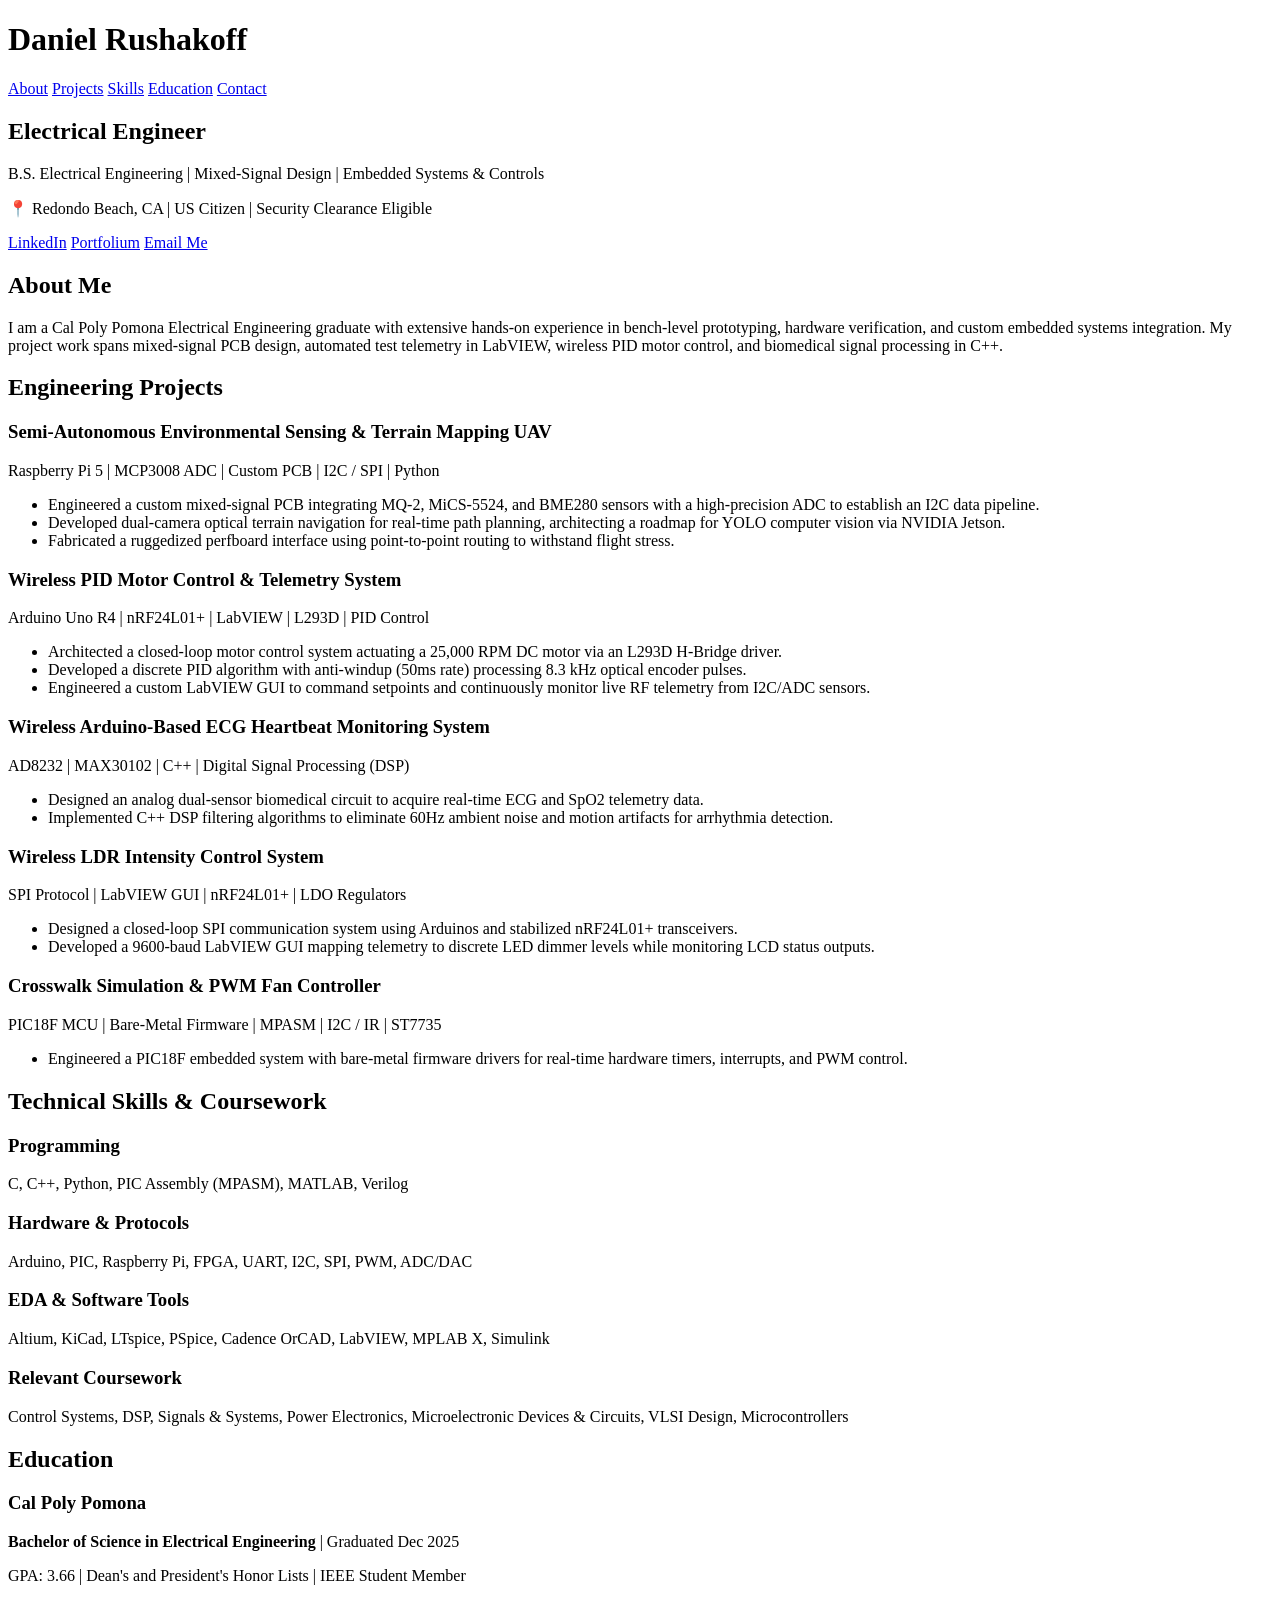
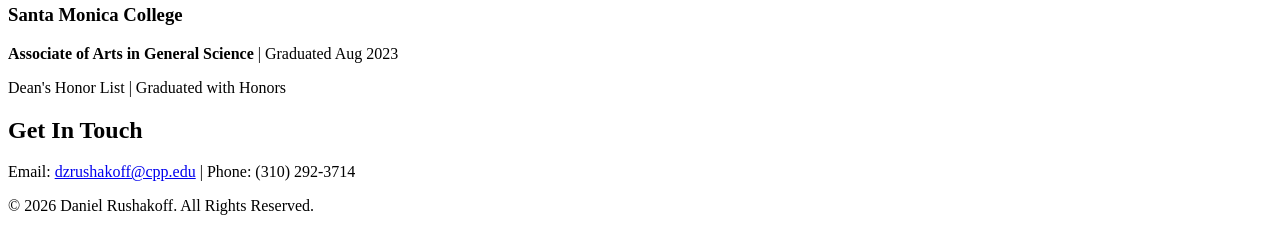
==== index.html @ a58c2077 "Add initial HTML structure for personal website This file contains the complete HTML structure for D" ====
<!DOCTYPE html>
<html lang="en">
<head>
    <meta charset="UTF-8">
    <meta name="viewport" content="width=device-width, initial-scale=1.0">
    <title>Daniel Rushakoff | Electrical Engineer</title>
    <link rel="stylesheet" href="style.css">
</head>
<body>

    <!-- Navigation Header -->
    <header>
        <div class="nav-container">
            <h1 class="logo">Daniel Rushakoff</h1>
            <nav>
                <a href="#about">About</a>
                <a href="#projects">Projects</a>
                <a href="#skills">Skills</a>
                <a href="#education">Education</a>
                <a href="#contact">Contact</a>
            </nav>
        </div>
    </header>

    <!-- Hero Section -->
    <section class="hero">
        <div class="hero-content">
            <h2>Electrical Engineer</h2>
            <p class="tagline">B.S. Electrical Engineering | Mixed-Signal Design | Embedded Systems & Controls</p>
            <p class="location">📍 Redondo Beach, CA | US Citizen | Security Clearance Eligible</p>
            <div class="hero-buttons">
                <a href="https://linkedin.com/in/daniel-rushakoff" target="_blank" class="btn">LinkedIn</a>
                <a href="https://portfolium.com/DanielRushakoff" target="_blank" class="btn btn-outline">Portfolium</a>
                <a href="mailto:dzrushakoff@cpp.edu" class="btn btn-outline">Email Me</a>
            </div>
        </div>
    </section>

    <!-- About Section -->
    <section id="about" class="section">
        <h2>About Me</h2>
        <p>I am a Cal Poly Pomona Electrical Engineering graduate with extensive hands-on experience in bench-level prototyping, hardware verification, and custom embedded systems integration. My project work spans mixed-signal PCB design, automated test telemetry in LabVIEW, wireless PID motor control, and biomedical signal processing in C++.</p>
    </section>

    <!-- Projects Section -->
    <section id="projects" class="section">
        <h2>Engineering Projects</h2>
        <div class="project-grid">

            <!-- UAV Project -->
            <div class="project-card">
                <h3>Semi-Autonomous Environmental Sensing & Terrain Mapping UAV</h3>
                <p class="project-tech">Raspberry Pi 5 | MCP3008 ADC | Custom PCB | I2C / SPI | Python</p>
                <ul>
                    <li>Engineered a custom mixed-signal PCB integrating MQ-2, MiCS-5524, and BME280 sensors with a high-precision ADC to establish an I2C data pipeline.</li>
                    <li>Developed dual-camera optical terrain navigation for real-time path planning, architecting a roadmap for YOLO computer vision via NVIDIA Jetson.</li>
                    <li>Fabricated a ruggedized perfboard interface using point-to-point routing to withstand flight stress.</li>
                </ul>
            </div>

            <!-- PID Motor Control -->
            <div class="project-card">
                <h3>Wireless PID Motor Control & Telemetry System</h3>
                <p class="project-tech">Arduino Uno R4 | nRF24L01+ | LabVIEW | L293D | PID Control</p>
                <ul>
                    <li>Architected a closed-loop motor control system actuating a 25,000 RPM DC motor via an L293D H-Bridge driver.</li>
                    <li>Developed a discrete PID algorithm with anti-windup (50ms rate) processing 8.3 kHz optical encoder pulses.</li>
                    <li>Engineered a custom LabVIEW GUI to command setpoints and continuously monitor live RF telemetry from I2C/ADC sensors.</li>
                </ul>
            </div>

            <!-- ECG Project -->
            <div class="project-card">
                <h3>Wireless Arduino-Based ECG Heartbeat Monitoring System</h3>
                <p class="project-tech">AD8232 | MAX30102 | C++ | Digital Signal Processing (DSP)</p>
                <ul>
                    <li>Designed an analog dual-sensor biomedical circuit to acquire real-time ECG and SpO2 telemetry data.</li>
                    <li>Implemented C++ DSP filtering algorithms to eliminate 60Hz ambient noise and motion artifacts for arrhythmia detection.</li>
                </ul>
            </div>

            <!-- Wireless LDR -->
            <div class="project-card">
                <h3>Wireless LDR Intensity Control System</h3>
                <p class="project-tech">SPI Protocol | LabVIEW GUI | nRF24L01+ | LDO Regulators</p>
                <ul>
                    <li>Designed a closed-loop SPI communication system using Arduinos and stabilized nRF24L01+ transceivers.</li>
                    <li>Developed a 9600-baud LabVIEW GUI mapping telemetry to discrete LED dimmer levels while monitoring LCD status outputs.</li>
                </ul>
            </div>

            <!-- Crosswalk / PIC18F -->
            <div class="project-card">
                <h3>Crosswalk Simulation & PWM Fan Controller</h3>
                <p class="project-tech">PIC18F MCU | Bare-Metal Firmware | MPASM | I2C / IR | ST7735</p>
                <ul>
                    <li>Engineered a PIC18F embedded system with bare-metal firmware drivers for real-time hardware timers, interrupts, and PWM control.</li>
                </ul>
            </div>

        </div>
    </section>

    <!-- Skills & Coursework Section -->
    <section id="skills" class="section">
        <h2>Technical Skills & Coursework</h2>
        <div class="skills-container">
            <div class="skill-category">
                <h3>Programming</h3>
                <p>C, C++, Python, PIC Assembly (MPASM), MATLAB, Verilog</p>
            </div>
            <div class="skill-category">
                <h3>Hardware & Protocols</h3>
                <p>Arduino, PIC, Raspberry Pi, FPGA, UART, I2C, SPI, PWM, ADC/DAC</p>
            </div>
            <div class="skill-category">
                <h3>EDA & Software Tools</h3>
                <p>Altium, KiCad, LTspice, PSpice, Cadence OrCAD, LabVIEW, MPLAB X, Simulink</p>
            </div>
            <div class="skill-category">
                <h3>Relevant Coursework</h3>
                <p>Control Systems, DSP, Signals & Systems, Power Electronics, Microelectronic Devices & Circuits, VLSI Design, Microcontrollers</p>
            </div>
        </div>
    </section>

    <!-- Education Section -->
    <section id="education" class="section">
        <h2>Education</h2>
        <div class="education-card">
            <h3>Cal Poly Pomona</h3>
            <p><strong>Bachelor of Science in Electrical Engineering</strong> | Graduated Dec 2025</p>
            <p>GPA: 3.66 | Dean's and President's Honor Lists | IEEE Student Member</p>
        </div>
        <div class="education-card">
            <h3>Santa Monica College</h3>
            <p><strong>Associate of Arts in General Science</strong> | Graduated Aug 2023</p>
            <p>Dean's Honor List | Graduated with Honors</p>
        </div>
    </section>

    <!-- Contact Footer -->
    <footer id="contact">
        <h2>Get In Touch</h2>
        <p>Email: <a href="mailto:dzrushakoff@cpp.edu">dzrushakoff@cpp.edu</a> | Phone: (310) 292-3714</p>
        <p>© 2026 Daniel Rushakoff. All Rights Reserved.</p>
    </footer>

</body>
</html>
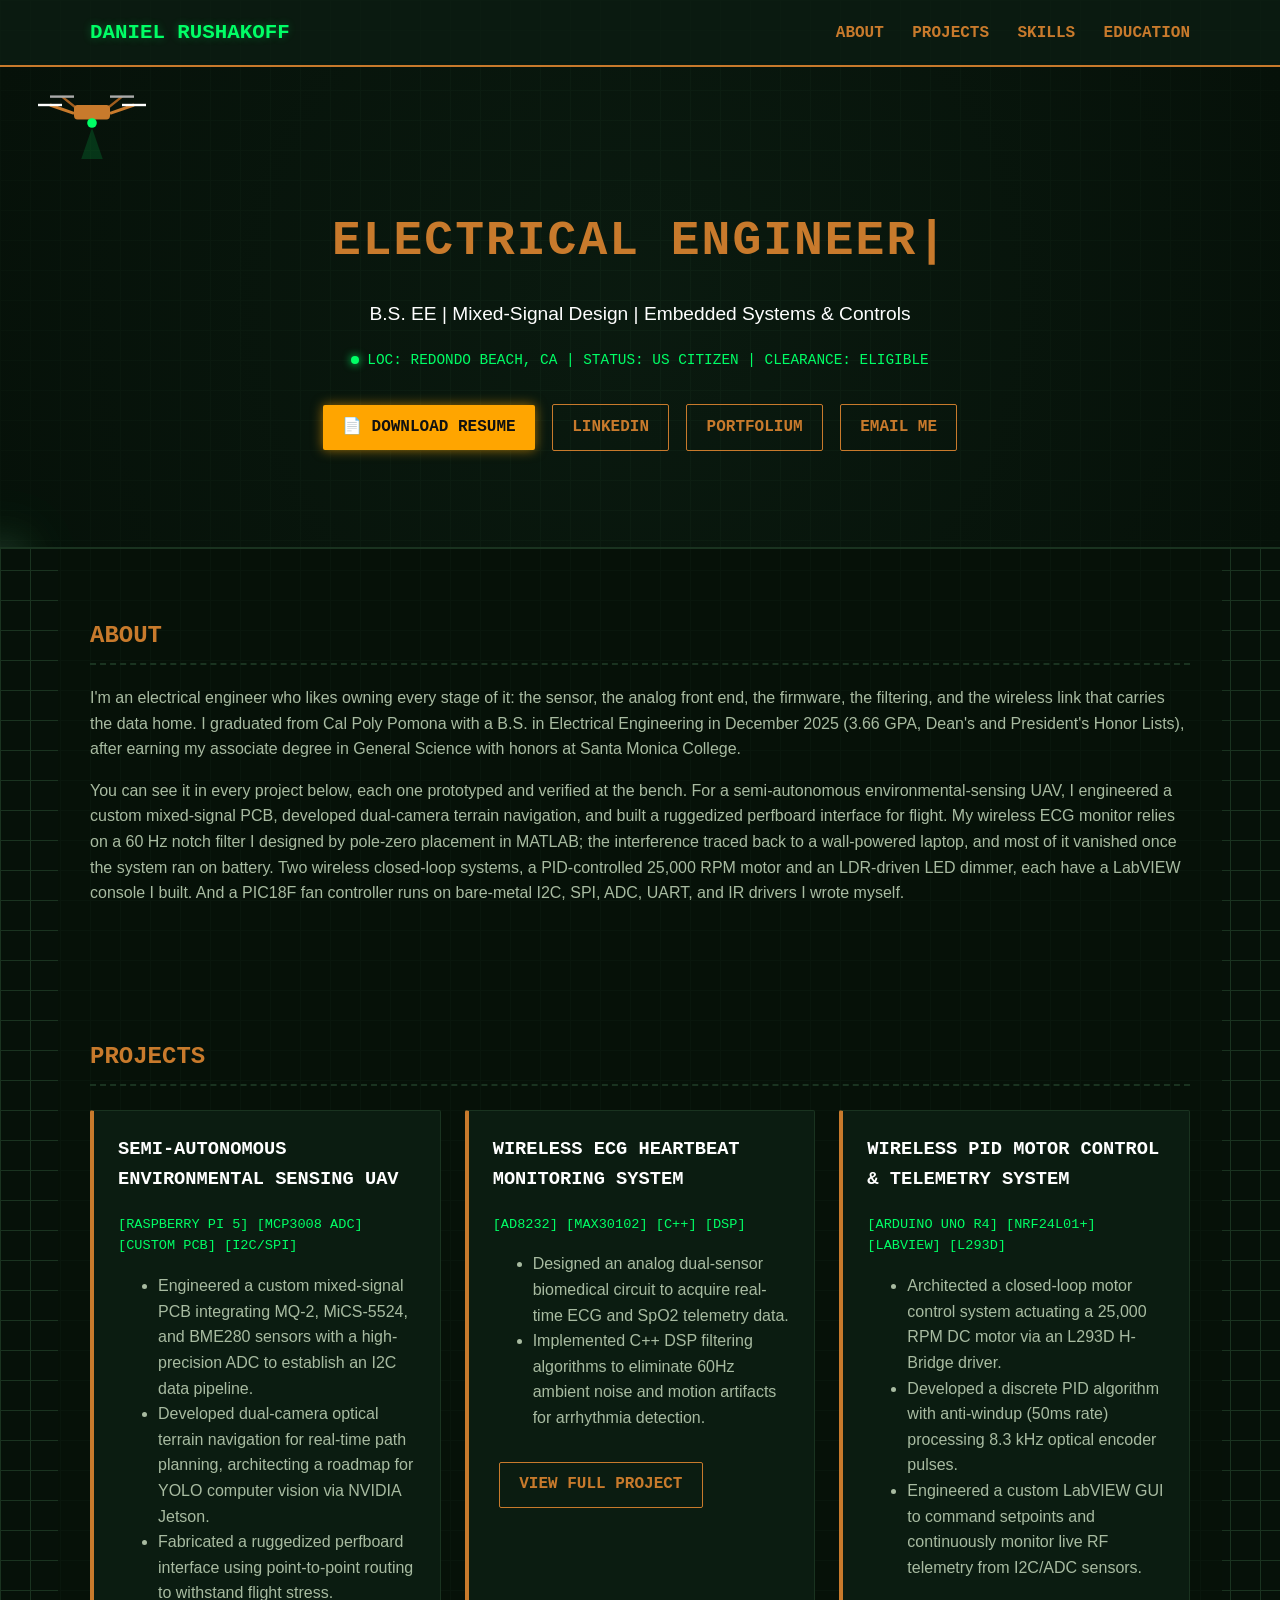
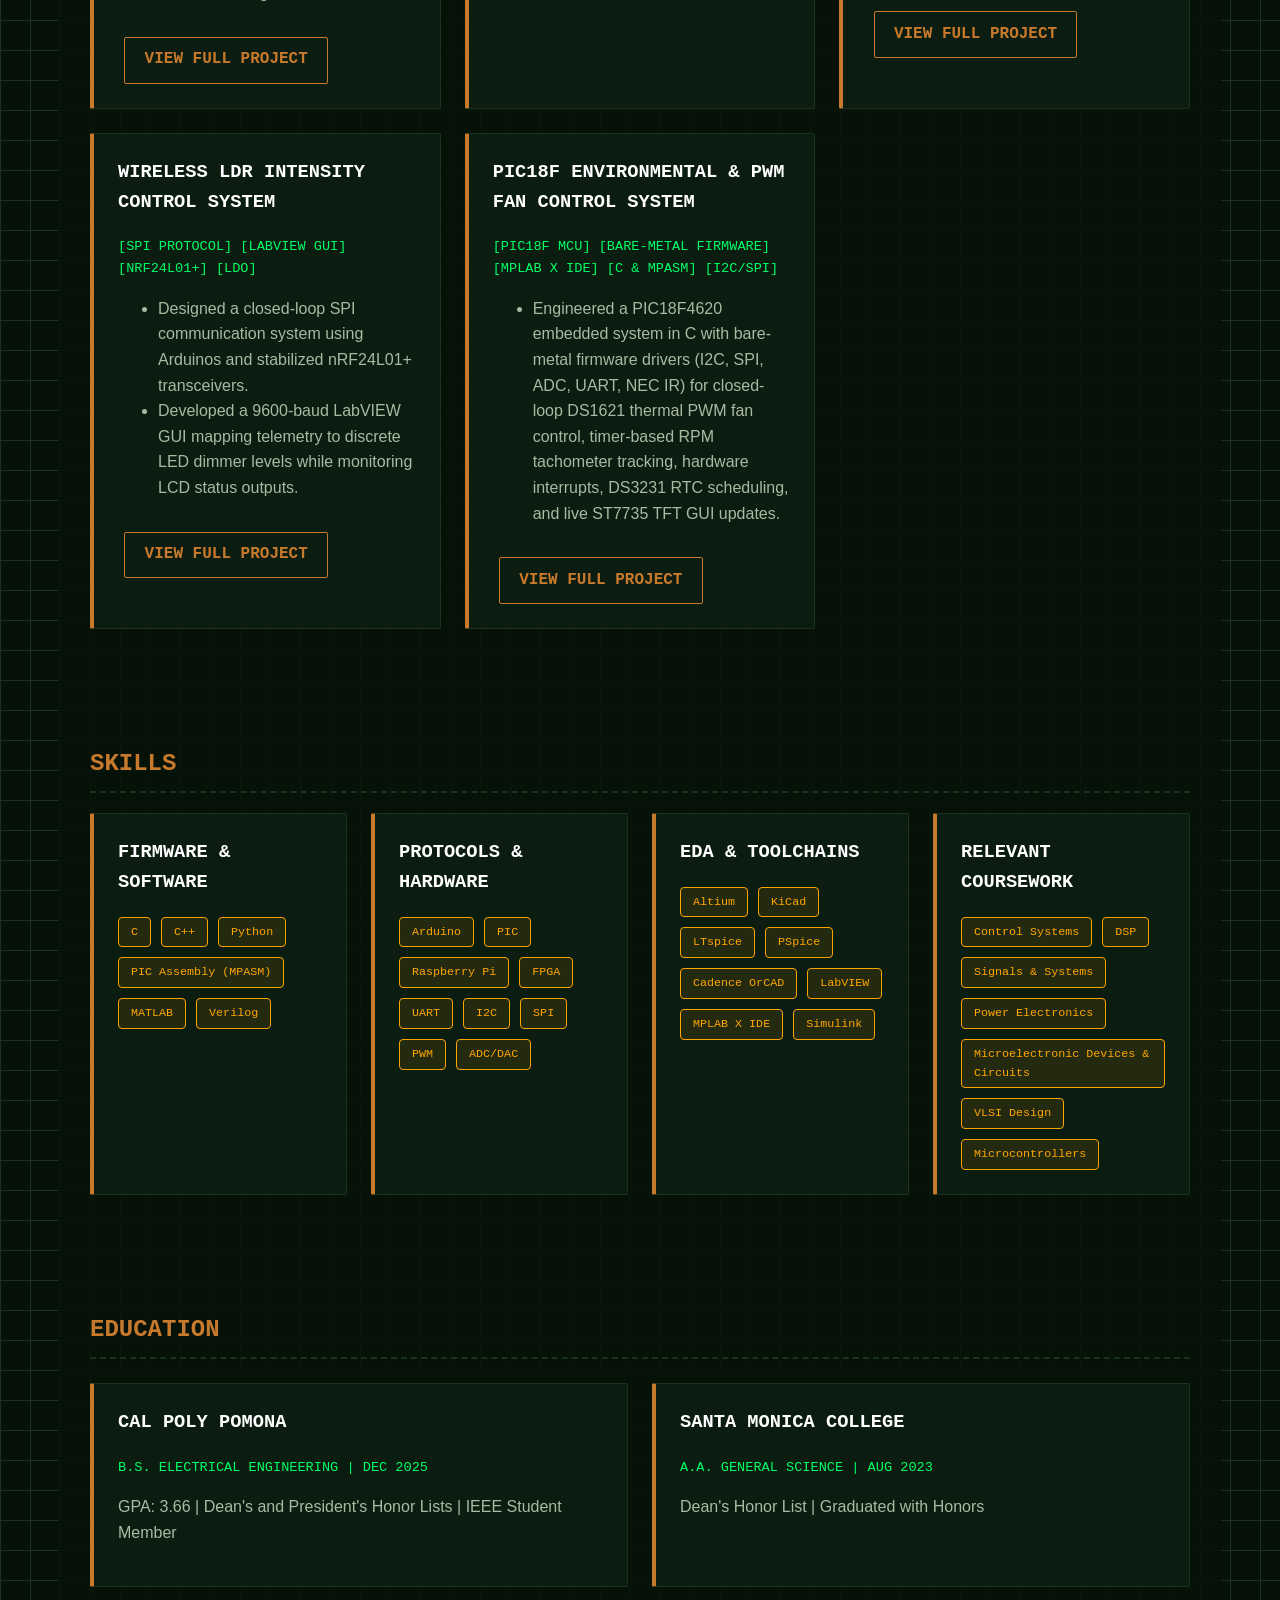
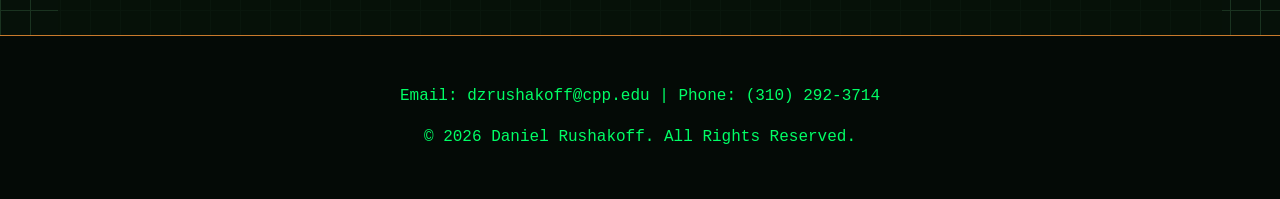
==== commit 3618765c: "Add files via upload" ====
--- a/index.html
+++ b/index.html
@@ -1,150 +1,277 @@
-<!DOCTYPE html>
-<html lang="en">
-<head>
-    <meta charset="UTF-8">
-    <meta name="viewport" content="width=device-width, initial-scale=1.0">
-    <title>Daniel Rushakoff | Electrical Engineer</title>
-    <link rel="stylesheet" href="style.css">
-</head>
-<body>
-
-    <!-- Navigation Header -->
-    <header>
-        <div class="nav-container">
-            <h1 class="logo">Daniel Rushakoff</h1>
-            <nav>
-                <a href="#about">About</a>
-                <a href="#projects">Projects</a>
-                <a href="#skills">Skills</a>
-                <a href="#education">Education</a>
-                <a href="#contact">Contact</a>
-            </nav>
-        </div>
-    </header>
-
-    <!-- Hero Section -->
-    <section class="hero">
-        <div class="hero-content">
-            <h2>Electrical Engineer</h2>
-            <p class="tagline">B.S. Electrical Engineering | Mixed-Signal Design | Embedded Systems & Controls</p>
-            <p class="location">📍 Redondo Beach, CA | US Citizen | Security Clearance Eligible</p>
-            <div class="hero-buttons">
-                <a href="https://linkedin.com/in/daniel-rushakoff" target="_blank" class="btn">LinkedIn</a>
-                <a href="https://portfolium.com/DanielRushakoff" target="_blank" class="btn btn-outline">Portfolium</a>
-                <a href="mailto:dzrushakoff@cpp.edu" class="btn btn-outline">Email Me</a>
-            </div>
-        </div>
-    </section>
-
-    <!-- About Section -->
-    <section id="about" class="section">
-        <h2>About Me</h2>
-        <p>I am a Cal Poly Pomona Electrical Engineering graduate with extensive hands-on experience in bench-level prototyping, hardware verification, and custom embedded systems integration. My project work spans mixed-signal PCB design, automated test telemetry in LabVIEW, wireless PID motor control, and biomedical signal processing in C++.</p>
-    </section>
-
-    <!-- Projects Section -->
-    <section id="projects" class="section">
-        <h2>Engineering Projects</h2>
-        <div class="project-grid">
-
-            <!-- UAV Project -->
-            <div class="project-card">
-                <h3>Semi-Autonomous Environmental Sensing & Terrain Mapping UAV</h3>
-                <p class="project-tech">Raspberry Pi 5 | MCP3008 ADC | Custom PCB | I2C / SPI | Python</p>
-                <ul>
-                    <li>Engineered a custom mixed-signal PCB integrating MQ-2, MiCS-5524, and BME280 sensors with a high-precision ADC to establish an I2C data pipeline.</li>
-                    <li>Developed dual-camera optical terrain navigation for real-time path planning, architecting a roadmap for YOLO computer vision via NVIDIA Jetson.</li>
-                    <li>Fabricated a ruggedized perfboard interface using point-to-point routing to withstand flight stress.</li>
-                </ul>
-            </div>
-
-            <!-- PID Motor Control -->
-            <div class="project-card">
-                <h3>Wireless PID Motor Control & Telemetry System</h3>
-                <p class="project-tech">Arduino Uno R4 | nRF24L01+ | LabVIEW | L293D | PID Control</p>
-                <ul>
-                    <li>Architected a closed-loop motor control system actuating a 25,000 RPM DC motor via an L293D H-Bridge driver.</li>
-                    <li>Developed a discrete PID algorithm with anti-windup (50ms rate) processing 8.3 kHz optical encoder pulses.</li>
-                    <li>Engineered a custom LabVIEW GUI to command setpoints and continuously monitor live RF telemetry from I2C/ADC sensors.</li>
-                </ul>
-            </div>
-
-            <!-- ECG Project -->
-            <div class="project-card">
-                <h3>Wireless Arduino-Based ECG Heartbeat Monitoring System</h3>
-                <p class="project-tech">AD8232 | MAX30102 | C++ | Digital Signal Processing (DSP)</p>
-                <ul>
-                    <li>Designed an analog dual-sensor biomedical circuit to acquire real-time ECG and SpO2 telemetry data.</li>
-                    <li>Implemented C++ DSP filtering algorithms to eliminate 60Hz ambient noise and motion artifacts for arrhythmia detection.</li>
-                </ul>
-            </div>
-
-            <!-- Wireless LDR -->
-            <div class="project-card">
-                <h3>Wireless LDR Intensity Control System</h3>
-                <p class="project-tech">SPI Protocol | LabVIEW GUI | nRF24L01+ | LDO Regulators</p>
-                <ul>
-                    <li>Designed a closed-loop SPI communication system using Arduinos and stabilized nRF24L01+ transceivers.</li>
-                    <li>Developed a 9600-baud LabVIEW GUI mapping telemetry to discrete LED dimmer levels while monitoring LCD status outputs.</li>
-                </ul>
-            </div>
-
-            <!-- Crosswalk / PIC18F -->
-            <div class="project-card">
-                <h3>Crosswalk Simulation & PWM Fan Controller</h3>
-                <p class="project-tech">PIC18F MCU | Bare-Metal Firmware | MPASM | I2C / IR | ST7735</p>
-                <ul>
-                    <li>Engineered a PIC18F embedded system with bare-metal firmware drivers for real-time hardware timers, interrupts, and PWM control.</li>
-                </ul>
-            </div>
-
-        </div>
-    </section>
-
-    <!-- Skills & Coursework Section -->
-    <section id="skills" class="section">
-        <h2>Technical Skills & Coursework</h2>
-        <div class="skills-container">
-            <div class="skill-category">
-                <h3>Programming</h3>
-                <p>C, C++, Python, PIC Assembly (MPASM), MATLAB, Verilog</p>
-            </div>
-            <div class="skill-category">
-                <h3>Hardware & Protocols</h3>
-                <p>Arduino, PIC, Raspberry Pi, FPGA, UART, I2C, SPI, PWM, ADC/DAC</p>
-            </div>
-            <div class="skill-category">
-                <h3>EDA & Software Tools</h3>
-                <p>Altium, KiCad, LTspice, PSpice, Cadence OrCAD, LabVIEW, MPLAB X, Simulink</p>
-            </div>
-            <div class="skill-category">
-                <h3>Relevant Coursework</h3>
-                <p>Control Systems, DSP, Signals & Systems, Power Electronics, Microelectronic Devices & Circuits, VLSI Design, Microcontrollers</p>
-            </div>
-        </div>
-    </section>
-
-    <!-- Education Section -->
-    <section id="education" class="section">
-        <h2>Education</h2>
-        <div class="education-card">
-            <h3>Cal Poly Pomona</h3>
-            <p><strong>Bachelor of Science in Electrical Engineering</strong> | Graduated Dec 2025</p>
-            <p>GPA: 3.66 | Dean's and President's Honor Lists | IEEE Student Member</p>
-        </div>
-        <div class="education-card">
-            <h3>Santa Monica College</h3>
-            <p><strong>Associate of Arts in General Science</strong> | Graduated Aug 2023</p>
-            <p>Dean's Honor List | Graduated with Honors</p>
-        </div>
-    </section>
-
-    <!-- Contact Footer -->
-    <footer id="contact">
-        <h2>Get In Touch</h2>
-        <p>Email: <a href="mailto:dzrushakoff@cpp.edu">dzrushakoff@cpp.edu</a> | Phone: (310) 292-3714</p>
-        <p>© 2026 Daniel Rushakoff. All Rights Reserved.</p>
-    </footer>
-
-</body>
-</html>
+<!DOCTYPE html>
+<html lang="en">
+<head>
+    <meta charset="UTF-8">
+    <meta name="viewport" content="width=device-width, initial-scale=1.0">
+    <title>Daniel Rushakoff | Electrical Engineer</title>
+    <link rel="stylesheet" href="style-v2.css">
+    <style>
+        html {
+            scroll-behavior: smooth;
+        }
+
+        .tag-cloud {
+            display: flex;
+            flex-wrap: wrap;
+            gap: 10px;
+            margin-top: 10px;
+        }
+
+        .tech-pill {
+            background: rgba(255, 165, 0, 0.1);
+            border: 1px solid #FFA500;
+            color: #FFA500;
+            padding: 5px 12px;
+            border-radius: 4px;
+            font-size: 0.9em;
+            font-family: monospace;
+            transition: all 0.2s ease-in-out;
+            cursor: default;
+        }
+
+            .tech-pill:hover {
+                background: rgba(0, 255, 102, 0.15);
+                border-color: #00ff66;
+                color: #00ff66;
+                transform: translateY(-2px);
+                box-shadow: 0 0 8px rgba(0, 255, 102, 0.4);
+            }
+
+        .project-card {
+            transition: transform 0.25s ease, box-shadow 0.25s ease, border-color 0.25s ease;
+        }
+
+            .project-card:hover {
+                transform: translateY(-4px);
+                box-shadow: 0 6px 20px rgba(0, 255, 102, 0.15);
+                border-color: #00ff66;
+            }
+
+        .status-dot {
+            display: inline-block;
+            width: 8px;
+            height: 8px;
+            background-color: #00ff66;
+            border-radius: 50%;
+            margin-right: 8px;
+            box-shadow: 0 0 8px #00ff66;
+            animation: pulse-green 2s infinite;
+        }
+
+        @keyframes pulse-green {
+            0%, 100% {
+                opacity: 1;
+                box-shadow: 0 0 8px #00ff66;
+            }
+
+            50% {
+                opacity: 0.3;
+                box-shadow: 0 0 2px #00ff66;
+            }
+        }
+
+        @keyframes blink {
+            50% {
+                opacity: 0;
+            }
+        }
+    </style>
+</head>
+<body>
+
+    <!-- Navigation Header -->
+    <header>
+        <div class="nav-container">
+            <h1 class="logo">DANIEL RUSHAKOFF</h1>
+            <nav>
+                <a href="#about">ABOUT</a>
+                <a href="#projects">PROJECTS</a>
+                <a href="#skills">SKILLS</a>
+                <a href="#education">EDUCATION</a>
+            </nav>
+        </div>
+    </header>
+
+    <!-- Hero Section -->
+    <section class="hero">
+
+        <!-- Hovering Quadcopter Animation -->
+        <div class="drone-container">
+            <svg class="drone" viewBox="0 0 100 60" xmlns="http://www.w3.org/2000/svg">
+                <!-- Back Arms & Rotors (Slightly smaller/higher for 3D depth) -->
+                <path d="M 25 8 L 40 20 M 75 8 L 60 20" stroke="#a05d1e" stroke-width="2" />
+                <line x1="15" y1="8" x2="35" y2="8" class="rotor rotor-back" />
+                <line x1="65" y1="8" x2="85" y2="8" class="rotor rotor-back" />
+
+                <!-- Main Body -->
+                <rect x="35" y="15" width="30" height="12" rx="3" fill="#c87a2c" />
+
+                <!-- Front Arms & Rotors -->
+                <path d="M 15 15 L 35 22 M 85 15 L 65 22" stroke="#c87a2c" stroke-width="2.5" />
+                <line x1="5" y1="15" x2="25" y2="15" class="rotor" />
+                <line x1="75" y1="15" x2="95" y2="15" class="rotor" />
+
+                <!-- Camera/Sensor & Mapping Beam -->
+                <circle cx="50" cy="30" r="4" fill="#00ff66" />
+                <polygon points="50,34 10,150 90,150" class="scanner-beam" />
+            </svg>
+        </div>
+
+        <div class="hero-content">
+            <h2 style="font-family: monospace;">ELECTRICAL ENGINEER<span style="animation: blink 1s step-end infinite;">|</span></h2>
+            <p class="tagline">B.S. EE | Mixed-Signal Design | Embedded Systems & Controls</p>
+            <p class="location"><span class="status-dot"></span>LOC: Redondo Beach, CA | STATUS: US Citizen | CLEARANCE: Eligible</p>
+
+            <div class="hero-buttons">
+                <a href="Daniel Rushakoff Resume.pdf" target="_blank" class="btn" style="background-color: #FFA500; color: #111; font-weight: bold; box-shadow: 0 0 12px rgba(255, 165, 0, 0.6);">📄 DOWNLOAD RESUME</a>
+                <a href="https://linkedin.com/in/daniel-rushakoff" target="_blank" class="btn btn-outline">LINKEDIN</a>
+                <a href="https://portfolium.com/DanielRushakoff" target="_blank" class="btn btn-outline">PORTFOLIUM</a>
+                <a href="mailto:dzrushakoff@cpp.edu" class="btn btn-outline">EMAIL ME</a>
+            </div>
+        </div>
+
+        <!-- Animated ECG to PWM Waveform -->
+        <div class="waveform-container">
+            <svg class="waveform" viewBox="0 0 500 100" preserveAspectRatio="none">
+                <!-- The Phosphor Trail -->
+                <path class="scope-trace" d="M 0 50 L 50 50 L 60 30 L 70 70 L 85 10 L 100 90 L 115 50 L 160 50 L 160 20 L 220 20 L 220 80 L 280 80 L 280 20 L 340 20 L 340 80 L 400 80 L 400 20 L 460 20 L 460 50 L 500 50" />
+                <!-- The Electron Beam Dot -->
+                <circle class="scope-dot" r="4" fill="#ffffff" />
+            </svg>
+        </div>
+
+    </section>
+
+    <!-- About Section -->
+    <section id="about" class="section">
+        <h2>ABOUT</h2>
+        <p>
+            I'm an electrical engineer who likes owning every stage of it: the sensor, the analog front end, the firmware, the filtering, and the wireless link that carries the data home. I graduated from Cal Poly Pomona with a B.S. in Electrical Engineering in December 2025 (3.66 GPA, Dean's and President's Honor Lists), after earning my associate degree in General Science with honors at Santa Monica College.
+        </p>
+
+        <p>
+            You can see it in every project below, each one prototyped and verified at the bench. For a semi-autonomous environmental-sensing UAV, I engineered a custom mixed-signal PCB, developed dual-camera terrain navigation, and built a ruggedized perfboard interface for flight. My wireless ECG monitor relies on a 60 Hz notch filter I designed by pole-zero placement in MATLAB; the interference traced back to a wall-powered laptop, and most of it vanished once the system ran on battery. Two wireless closed-loop systems, a PID-controlled 25,000 RPM motor and an LDR-driven LED dimmer, each have a LabVIEW console I built. And a PIC18F fan controller runs on bare-metal I2C, SPI, ADC, UART, and IR drivers I wrote myself.
+        </p>
+    </section>
+
+    <!-- Projects Section -->
+    <section id="projects" class="section">
+        <h2>PROJECTS</h2>
+        <div class="project-grid">
+
+            <div class="project-card">
+                <h3>Semi-Autonomous Environmental Sensing UAV</h3>
+                <p class="project-tech">[Raspberry Pi 5] [MCP3008 ADC] [Custom PCB] [I2C/SPI]</p>
+                <ul>
+                    <li>Engineered a custom mixed-signal PCB integrating MQ-2, MiCS-5524, and BME280 sensors with a high-precision ADC to establish an I2C data pipeline.</li>
+                    <li>Developed dual-camera optical terrain navigation for real-time path planning, architecting a roadmap for YOLO computer vision via NVIDIA Jetson.</li>
+                    <li>Fabricated a ruggedized perfboard interface using point-to-point routing to withstand flight stress.</li>
+                </ul>
+                <a href="project-uav-v2.html" class="btn btn-outline" style="margin-top: 15px; display: inline-block;">VIEW FULL PROJECT</a>
+            </div>
+
+            <div class="project-card">
+                <h3>Wireless ECG Heartbeat Monitoring System</h3>
+                <p class="project-tech">[AD8232] [MAX30102] [C++] [DSP]</p>
+                <ul>
+                    <li>Designed an analog dual-sensor biomedical circuit to acquire real-time ECG and SpO2 telemetry data.</li>
+                    <li>Implemented C++ DSP filtering algorithms to eliminate 60Hz ambient noise and motion artifacts for arrhythmia detection.</li>
+                </ul>
+                <a href="project-ecg.html" class="btn btn-outline" style="margin-top: 15px; display: inline-block;">VIEW FULL PROJECT</a>
+            </div>
+
+            <div class="project-card">
+                <h3>Wireless PID Motor Control & Telemetry System</h3>
+                <p class="project-tech">[Arduino Uno R4] [nRF24L01+] [LabVIEW] [L293D]</p>
+                <ul>
+                    <li>Architected a closed-loop motor control system actuating a 25,000 RPM DC motor via an L293D H-Bridge driver.</li>
+                    <li>Developed a discrete PID algorithm with anti-windup (50ms rate) processing 8.3 kHz optical encoder pulses.</li>
+                    <li>Engineered a custom LabVIEW GUI to command setpoints and continuously monitor live RF telemetry from I2C/ADC sensors.</li>
+                </ul>
+                <a href="project-pid.html" class="btn btn-outline" style="margin-top: 15px; display: inline-block;">VIEW FULL PROJECT</a>
+            </div>
+
+            <div class="project-card">
+                <h3>Wireless LDR Intensity Control System</h3>
+                <p class="project-tech">[SPI Protocol] [LabVIEW GUI] [nRF24L01+] [LDO]</p>
+                <ul>
+                    <li>Designed a closed-loop SPI communication system using Arduinos and stabilized nRF24L01+ transceivers.</li>
+                    <li>Developed a 9600-baud LabVIEW GUI mapping telemetry to discrete LED dimmer levels while monitoring LCD status outputs.</li>
+                </ul>
+                <a href="project-ldr.html" class="btn btn-outline" style="margin-top: 15px; display: inline-block;">VIEW FULL PROJECT</a>
+            </div>
+
+            <div class="project-card">
+                <h3>PIC18F Environmental & PWM Fan Control System</h3>
+                <p class="project-tech">[PIC18F MCU] [Bare-Metal Firmware] [MPLAB X IDE] [C & MPASM] [I2C/SPI]</p>
+                <ul>
+                    <li>Engineered a PIC18F4620 embedded system in C with bare-metal firmware drivers (I2C, SPI, ADC, UART, NEC IR) for closed-loop DS1621 thermal PWM fan control, timer-based RPM tachometer tracking, hardware interrupts, DS3231 RTC scheduling, and live ST7735 TFT GUI updates.</li>
+                </ul>
+                <a href="project-fan.html" class="btn btn-outline" style="margin-top: 15px; display: inline-block;">VIEW FULL PROJECT</a>
+            </div>
+
+        </div>
+    </section>
+
+    <!-- Skills Section -->
+    <section id="skills" class="section">
+        <h2>SKILLS</h2>
+        <div class="skills-container">
+            <div class="skill-category">
+                <h3>FIRMWARE & SOFTWARE</h3>
+                <div class="tag-cloud">
+                    <span class="tech-pill">C</span> <span class="tech-pill">C++</span> <span class="tech-pill">Python</span>
+                    <span class="tech-pill">PIC Assembly (MPASM)</span> <span class="tech-pill">MATLAB</span> <span class="tech-pill">Verilog</span>
+                </div>
+            </div>
+            <div class="skill-category">
+                <h3>PROTOCOLS & HARDWARE</h3>
+                <div class="tag-cloud">
+                    <span class="tech-pill">Arduino</span> <span class="tech-pill">PIC</span> <span class="tech-pill">Raspberry Pi</span>
+                    <span class="tech-pill">FPGA</span> <span class="tech-pill">UART</span> <span class="tech-pill">I2C</span>
+                    <span class="tech-pill">SPI</span> <span class="tech-pill">PWM</span> <span class="tech-pill">ADC/DAC</span>
+                </div>
+            </div>
+            <div class="skill-category">
+                <h3>EDA & TOOLCHAINS</h3>
+                <div class="tag-cloud">
+                    <span class="tech-pill">Altium</span> <span class="tech-pill">KiCad</span> <span class="tech-pill">LTspice</span>
+                    <span class="tech-pill">PSpice</span> <span class="tech-pill">Cadence OrCAD</span> <span class="tech-pill">LabVIEW</span>
+                    <span class="tech-pill">MPLAB X IDE</span> <span class="tech-pill">Simulink</span>
+                </div>
+            </div>
+            <div class="skill-category">
+                <h3>RELEVANT COURSEWORK</h3>
+                <div class="tag-cloud">
+                    <span class="tech-pill">Control Systems</span> <span class="tech-pill">DSP</span> <span class="tech-pill">Signals & Systems</span>
+                    <span class="tech-pill">Power Electronics</span> <span class="tech-pill">Microelectronic Devices & Circuits</span>
+                    <span class="tech-pill">VLSI Design</span> <span class="tech-pill">Microcontrollers</span>
+                </div>
+            </div>
+        </div>
+    </section>
+
+    <!-- Education Section -->
+    <section id="education" class="section">
+        <h2>EDUCATION</h2>
+        <div class="project-grid">
+            <div class="project-card">
+                <h3>Cal Poly Pomona</h3>
+                <p class="project-tech">B.S. ELECTRICAL ENGINEERING | DEC 2025</p>
+                <p>GPA: 3.66 | Dean's and President's Honor Lists | IEEE Student Member</p>
+            </div>
+            <div class="project-card">
+                <h3>Santa Monica College</h3>
+                <p class="project-tech">A.A. GENERAL SCIENCE | AUG 2023</p>
+                <p>Dean's Honor List | Graduated with Honors</p>
+            </div>
+        </div>
+    </section>
+
+    <footer id="contact">
+        <p>Email: <a href="mailto:dzrushakoff@cpp.edu">dzrushakoff@cpp.edu</a> | Phone: (310) 292-3714</p>
+        <p>© 2026 Daniel Rushakoff. All Rights Reserved.</p>
+    </footer>
+
+</body>
+</html>
--- a/style-v2.css
+++ b/style-v2.css
@@ -0,0 +1,396 @@
+/* Soldermask Green & Copper Theme */
+:root {
+    --bg-color: #061109; /* Deep board green */
+    --card-bg: #0b1c11; /* Slightly lighter trace green */
+    --text-color: #a8bba1; /* Muted text */
+    --heading-color: #c87a2c; /* Copper */
+    --accent-color: #00ff66; /* Active LED green */
+    --border-color: #1a3320; /* Dark trace */
+}
+
+body {
+    font-family: -apple-system, BlinkMacSystemFont, "Segoe UI", Roboto, sans-serif;
+    background-color: var(--bg-color);
+    color: var(--text-color);
+    margin: 0;
+    line-height: 1.6;
+    /* CAD/Datasheet Grid Background */
+    background-image: linear-gradient(var(--border-color) 1px, transparent 1px), linear-gradient(90deg, var(--border-color) 1px, transparent 1px);
+    background-size: 30px 30px;
+}
+
+/* Monospace Headers */
+h1, h2, h3, .project-tech, .location {
+    font-family: 'Courier New', Courier, monospace;
+    text-transform: uppercase;
+}
+
+header {
+    background-color: rgba(11, 28, 17, 0.95);
+    border-bottom: 2px solid var(--heading-color);
+    position: sticky;
+    top: 0;
+    z-index: 1000;
+}
+
+.nav-container {
+    max-width: 1100px;
+    margin: 0 auto;
+    display: flex;
+    justify-content: space-between;
+    align-items: center;
+    padding: 1rem 2rem;
+}
+
+.logo {
+    color: var(--accent-color);
+    font-size: 1.3rem;
+    margin: 0;
+    text-shadow: 0 0 8px rgba(0, 255, 102, 0.3);
+}
+
+nav a {
+    color: var(--heading-color);
+    text-decoration: none;
+    margin-left: 1.5rem;
+    font-weight: bold;
+    font-family: 'Courier New', Courier, monospace;
+    transition: color 0.2s;
+}
+
+    nav a:hover {
+        color: var(--accent-color);
+    }
+
+.hero {
+    position: relative;
+    padding: 6rem 2rem;
+    text-align: center;
+    background: radial-gradient(circle at center, rgba(11,28,17,0.8) 0%, rgba(6,17,9,0.9) 100%);
+    border-bottom: 2px solid var(--border-color);
+    overflow: hidden;
+}
+
+    .hero h2 {
+        font-size: 3rem;
+        color: var(--heading-color);
+        margin-bottom: 0.5rem;
+        letter-spacing: 2px;
+    }
+
+.tagline {
+    font-size: 1.2rem;
+    color: #ffffff;
+}
+
+.location {
+    font-size: 0.9rem;
+    color: var(--accent-color);
+    margin-bottom: 2rem;
+}
+
+.btn {
+    background-color: var(--heading-color);
+    color: #000;
+    padding: 0.6rem 1.2rem;
+    text-decoration: none;
+    border-radius: 2px;
+    margin: 0 0.4rem;
+    font-weight: 600;
+    font-family: 'Courier New', Courier, monospace;
+    display: inline-block;
+    transition: all 0.2s ease;
+}
+
+    .btn:hover {
+        background-color: var(--accent-color);
+        box-shadow: 0 0 10px rgba(0, 255, 102, 0.4);
+    }
+
+.btn-outline {
+    background-color: transparent;
+    border: 1px solid var(--heading-color);
+    color: var(--heading-color);
+}
+
+    .btn-outline:hover {
+        border-color: var(--accent-color);
+        color: var(--accent-color);
+        background-color: transparent;
+    }
+
+/* Animations - Drone Container */
+.drone-container {
+    position: absolute;
+    top: 20px;
+    width: 120px;
+    height: 100px;
+    animation: patrolDrone 12s ease-in-out infinite;
+    z-index: 10;
+}
+
+.rotor {
+    stroke: #ffffff;
+    stroke-width: 2;
+    animation: spinRotor 0.1s linear infinite;
+    transform-origin: center;
+}
+
+.rotor-back {
+    stroke: #aaaaaa;
+}
+
+.scanner-beam {
+    fill: rgba(0, 255, 102, 0.15);
+    animation: scanPulse 2s infinite alternate;
+}
+
+/* Complex Flight Path: Panning + Bobbing + Banking (Centered Fix) */
+@keyframes patrolDrone {
+    0% {
+        left: 10%;
+        transform: translateX(-50%) translateY(0px) rotate(6deg);
+    }
+
+    12% {
+        transform: translateX(-50%) translateY(15px) rotate(4deg);
+    }
+
+    25% {
+        left: 50%;
+        transform: translateX(-50%) translateY(-5px) rotate(2deg);
+    }
+
+    37% {
+        transform: translateX(-50%) translateY(15px) rotate(0deg);
+    }
+
+    50% {
+        left: 85%;
+        transform: translateX(-50%) translateY(0px) rotate(-6deg);
+    }
+
+    62% {
+        transform: translateX(-50%) translateY(15px) rotate(-4deg);
+    }
+
+    75% {
+        left: 50%;
+        transform: translateX(-50%) translateY(-5px) rotate(-2deg);
+    }
+
+    87% {
+        transform: translateX(-50%) translateY(15px) rotate(0deg);
+    }
+
+    100% {
+        left: 10%;
+        transform: translateX(-50%) translateY(0px) rotate(6deg);
+    }
+}
+
+@keyframes spinRotor {
+    0% {
+        stroke-dasharray: 2 4;
+        stroke-dashoffset: 0;
+    }
+
+    100% {
+        stroke-dasharray: 2 4;
+        stroke-dashoffset: 6;
+    }
+}
+
+@keyframes scanPulse {
+    0% {
+        opacity: 0.3;
+    }
+
+    100% {
+        opacity: 0.8;
+    }
+}
+
+/* Animations - ECG to PWM Waveform */
+.waveform-container {
+    position: absolute;
+    bottom: -10px;
+    left: 0;
+    width: 100%;
+    height: 120px;
+    opacity: 0.6;
+}
+
+.scope-trace {
+    fill: none;
+    stroke: var(--accent-color);
+    stroke-width: 3;
+    stroke-linecap: round;
+    stroke-linejoin: round;
+    stroke-dasharray: 1000;
+    stroke-dashoffset: 1000;
+    animation: drawWave 4s linear infinite;
+    filter: drop-shadow(0 0 5px rgba(0, 255, 102, 0.6));
+}
+
+.scope-dot {
+    offset-path: path('M 0 50 L 50 50 L 60 30 L 70 70 L 85 10 L 100 90 L 115 50 L 160 50 L 160 20 L 220 20 L 220 80 L 280 80 L 280 20 L 340 20 L 340 80 L 400 80 L 400 20 L 460 20 L 460 50 L 500 50');
+    filter: drop-shadow(0 0 8px #ffffff) drop-shadow(0 0 12px var(--accent-color));
+    animation: traceDot 4s linear infinite;
+}
+
+@keyframes drawWave {
+    0% {
+        stroke-dashoffset: 1000;
+    }
+
+    50% {
+        stroke-dashoffset: 0;
+    }
+
+    100% {
+        stroke-dashoffset: -1000;
+    }
+}
+
+@keyframes traceDot {
+    0% {
+        offset-distance: 0%;
+        opacity: 1;
+    }
+
+    49% {
+        opacity: 1;
+    }
+
+    50% {
+        offset-distance: 100%;
+        opacity: 0;
+    }
+
+    100% {
+        offset-distance: 100%;
+        opacity: 0;
+    }
+}
+
+.section {
+    max-width: 1100px;
+    margin: 0 auto;
+    padding: 3rem 2rem;
+    background-color: rgba(6, 17, 9, 0.85);
+}
+
+    .section h2 {
+        color: var(--heading-color);
+        border-bottom: 2px dashed var(--border-color);
+        padding-bottom: 0.5rem;
+    }
+
+.project-grid {
+    display: grid;
+    grid-template-columns: repeat(auto-fit, minmax(300px, 1fr));
+    gap: 1.5rem;
+    margin-top: 1.5rem;
+}
+
+.project-card, .skill-category {
+    background-color: var(--card-bg);
+    border: 1px solid var(--border-color);
+    border-left: 4px solid var(--heading-color);
+    border-radius: 2px;
+    padding: 1.5rem;
+    transition: transform 0.2s, border-color 0.2s;
+}
+
+    .project-card:hover, .skill-category:hover {
+        transform: translateY(-3px);
+        border-left-color: var(--accent-color);
+        box-shadow: 0 4px 15px rgba(0, 0, 0, 0.5);
+    }
+
+    .project-card h3, .skill-category h3 {
+        margin-top: 0;
+        color: #ffffff;
+    }
+
+.project-tech {
+    font-size: 0.85rem;
+    color: var(--accent-color);
+    margin-bottom: 10px;
+}
+
+.skills-container {
+    display: grid;
+    grid-template-columns: repeat(auto-fit, minmax(220px, 1fr));
+    gap: 1.5rem;
+}
+
+footer {
+    text-align: center;
+    padding: 2rem;
+    background-color: #040a06;
+    color: var(--accent-color);
+    border-top: 1px solid var(--heading-color);
+    font-family: 'Courier New', Courier, monospace;
+}
+
+    footer a {
+        color: var(--accent-color);
+        text-decoration: none;
+    }
+
+/* --- Single Project Page Additions --- */
+
+.project-details h3 {
+    color: var(--accent-color);
+    margin-top: 2.5rem;
+    border-bottom: 1px solid var(--border-color);
+    padding-bottom: 0.5rem;
+}
+
+.project-header {
+    text-align: center;
+    margin-bottom: 3rem;
+    padding-bottom: 1rem;
+    border-bottom: 2px dashed var(--heading-color);
+}
+
+.project-media {
+    max-width: 100%;
+    height: auto;
+    border: 1px solid var(--border-color);
+    border-radius: 2px;
+    margin: 1.5rem 0;
+    box-shadow: 0 4px 15px rgba(0, 0, 0, 0.5);
+    display: block;
+}
+
+.code-block {
+    background-color: #020503;
+    border-left: 3px solid var(--accent-color);
+    padding: 1.5rem;
+    overflow-x: auto;
+    font-family: 'Courier New', Courier, monospace;
+    font-size: 0.95rem;
+    color: #e0e0e0;
+    box-shadow: inset 0 0 10px rgba(0,0,0,0.8);
+}
+
+.video-container {
+    position: relative;
+    padding-bottom: 56.25%; /* 16:9 Aspect Ratio */
+    height: 0;
+    overflow: hidden;
+    margin: 1.5rem 0;
+    border: 1px solid var(--border-color);
+    box-shadow: 0 4px 15px rgba(0, 0, 0, 0.5);
+}
+
+    .video-container iframe {
+        position: absolute;
+        top: 0;
+        left: 0;
+        width: 100%;
+        height: 100%;
+    }
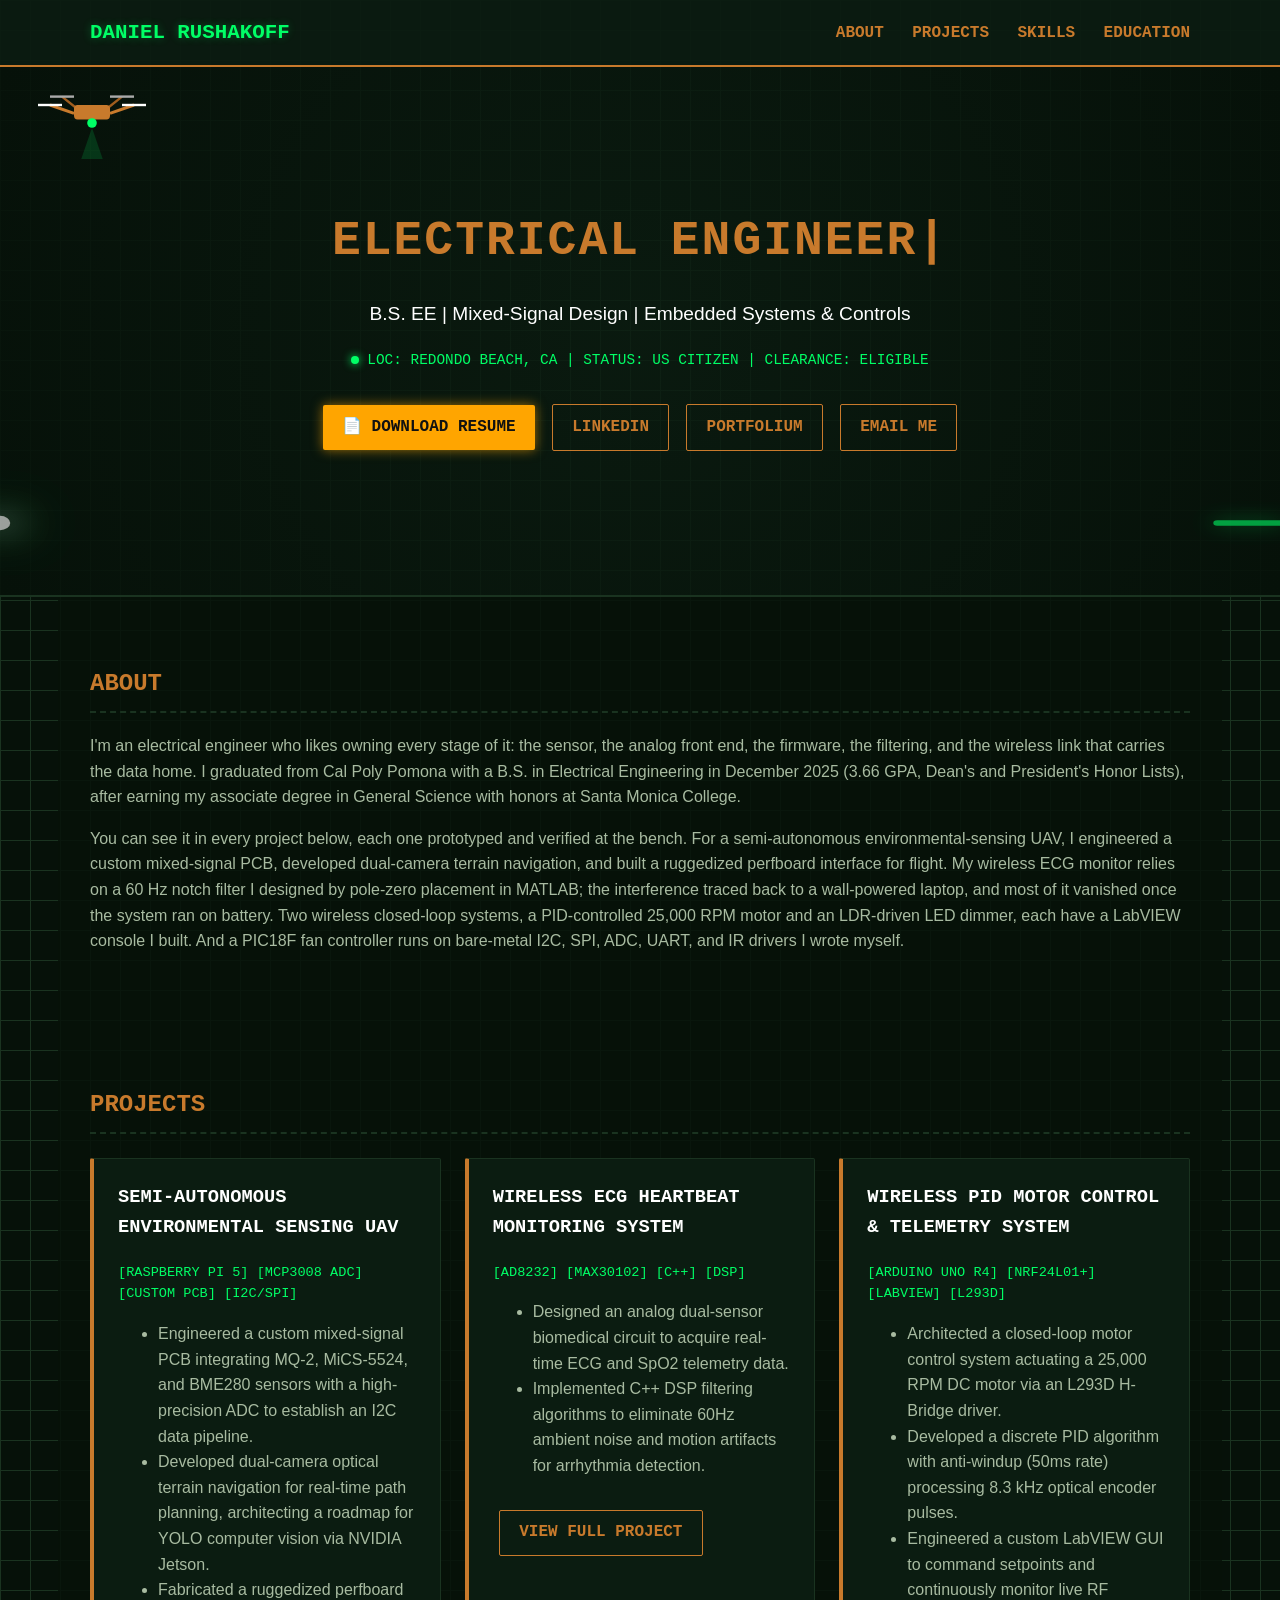
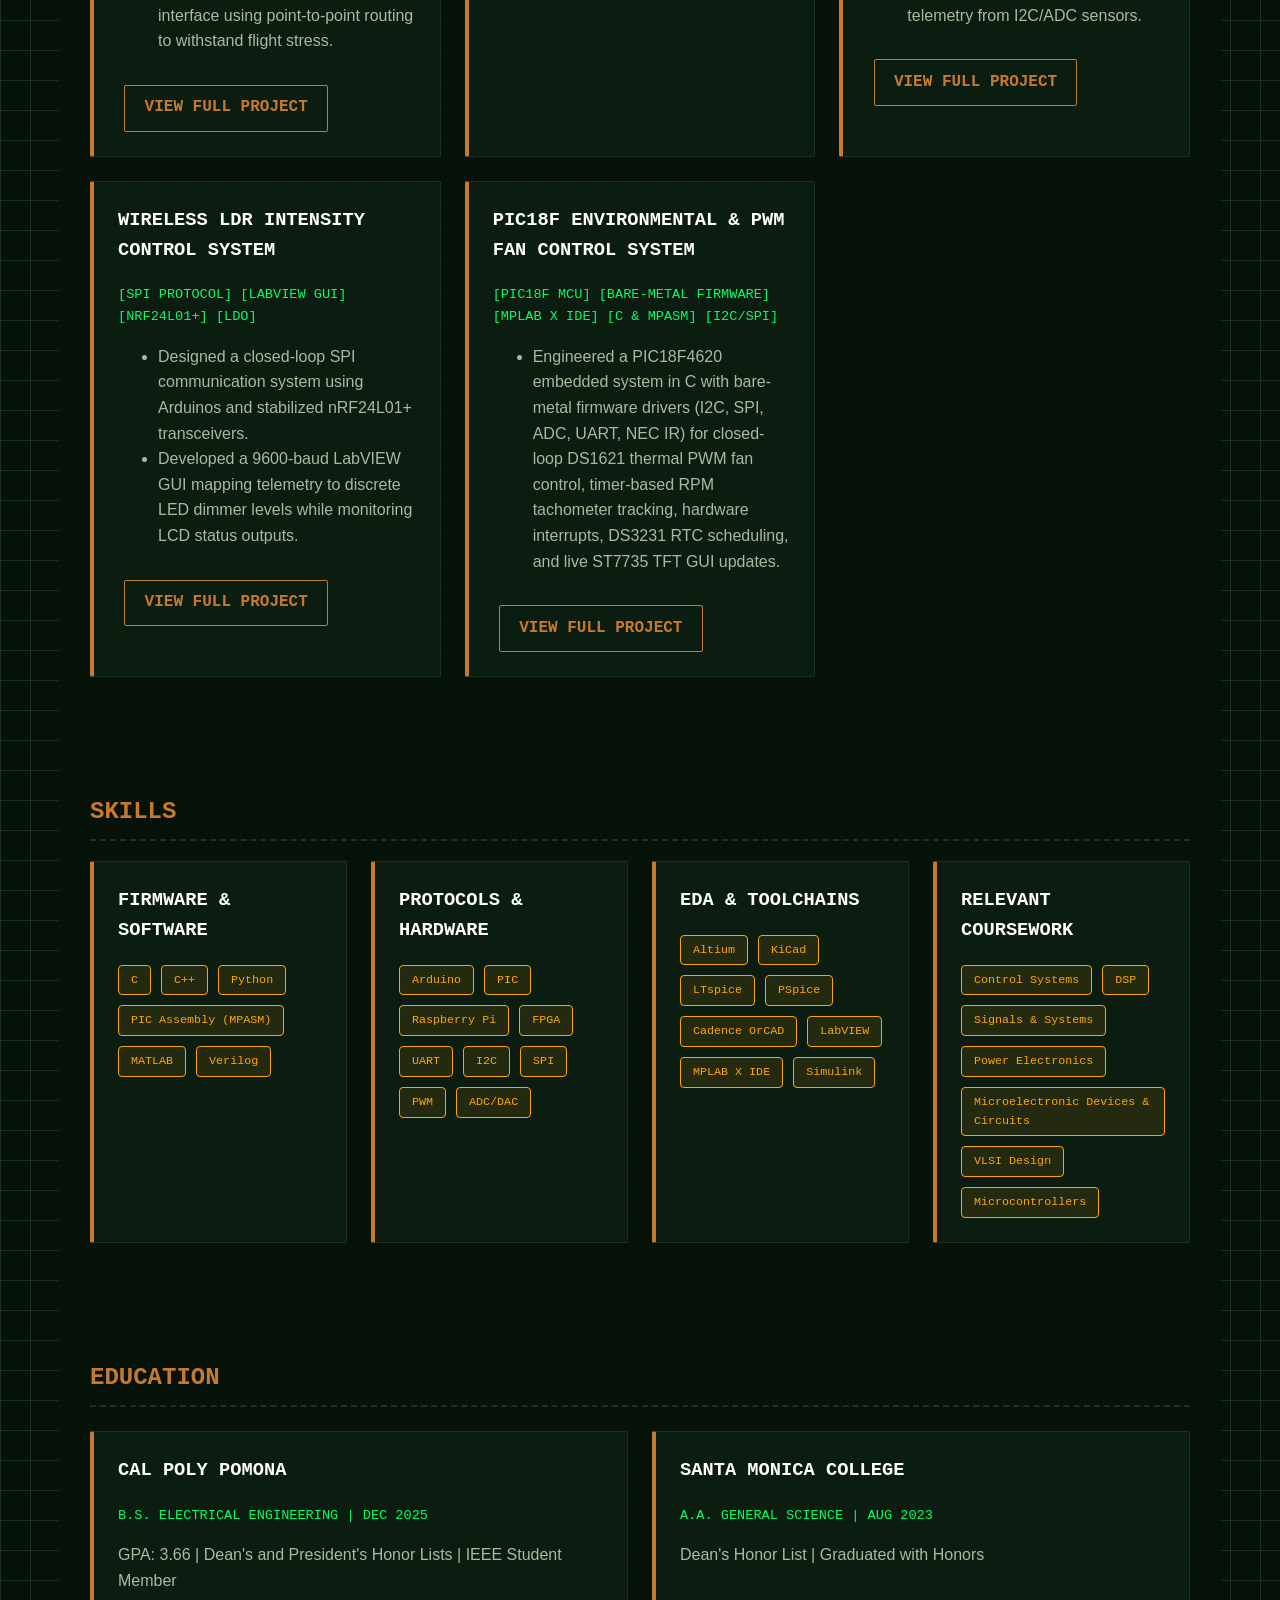
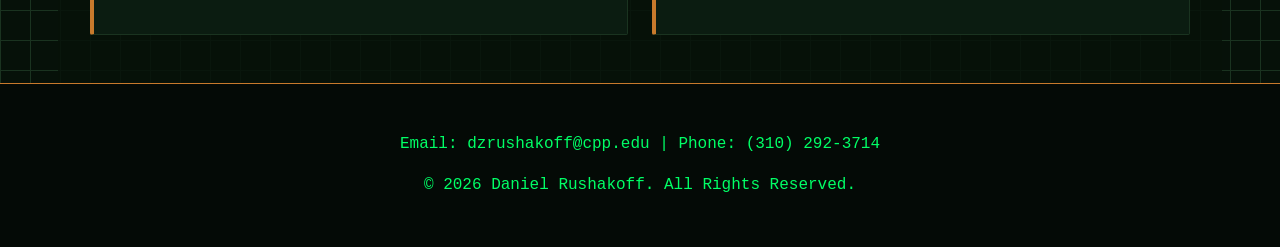
==== commit 4ed70958: "Add files via upload" ====
--- a/index.html
+++ b/index.html
@@ -134,7 +134,7 @@
         <div class="waveform-container">
             <svg class="waveform" viewBox="0 0 500 100" preserveAspectRatio="none">
                 <!-- The Phosphor Trail -->
-                <path class="scope-trace" d="M 0 50 L 50 50 L 60 30 L 70 70 L 85 10 L 100 90 L 115 50 L 160 50 L 160 20 L 220 20 L 220 80 L 280 80 L 280 20 L 340 20 L 340 80 L 400 80 L 400 20 L 460 20 L 460 50 L 500 50" />
+                <path class="scope-trace" d="M 0 50 L 50 50 L 60 30 L 70 70 L 85 10 L 100 90 L 115 50 L 160 50 L 160 20 L 220 20 L 220 90 L 280 90 L 280 20 L 340 20 L 340 90 L 400 90 L 400 20 L 460 20 L 460 50 L 500 50" />
                 <!-- The Electron Beam Dot -->
                 <circle class="scope-dot" r="4" fill="#ffffff" />
             </svg>
--- a/style-v2.css
+++ b/style-v2.css
@@ -64,7 +64,7 @@
 
 .hero {
     position: relative;
-    padding: 6rem 2rem;
+    padding: 6rem 2rem 9rem 2rem; /* Updated bottom padding */
     text-align: center;
     background: radial-gradient(circle at center, rgba(11,28,17,0.8) 0%, rgba(6,17,9,0.9) 100%);
     border-bottom: 2px solid var(--border-color);
@@ -214,11 +214,16 @@
 /* Animations - ECG to PWM Waveform */
 .waveform-container {
     position: absolute;
-    bottom: -10px;
+    bottom: -18px; /* Drops it so the bottom of the wave sits exactly on the border */
     left: 0;
     width: 100%;
-    height: 120px;
+    height: 180px; /* Much bigger waveform */
     opacity: 0.6;
+}
+
+.waveform {
+    width: 100%;
+    height: 100%;
 }
 
 .scope-trace {
@@ -234,7 +239,7 @@
 }
 
 .scope-dot {
-    offset-path: path('M 0 50 L 50 50 L 60 30 L 70 70 L 85 10 L 100 90 L 115 50 L 160 50 L 160 20 L 220 20 L 220 80 L 280 80 L 280 20 L 340 20 L 340 80 L 400 80 L 400 20 L 460 20 L 460 50 L 500 50');
+    offset-path: path('M 0 50 L 50 50 L 60 30 L 70 70 L 85 10 L 100 90 L 115 50 L 160 50 L 160 20 L 220 20 L 220 90 L 280 90 L 280 20 L 340 20 L 340 90 L 400 90 L 400 20 L 460 20 L 460 50 L 500 50');
     filter: drop-shadow(0 0 8px #ffffff) drop-shadow(0 0 12px var(--accent-color));
     animation: traceDot 4s linear infinite;
 }
